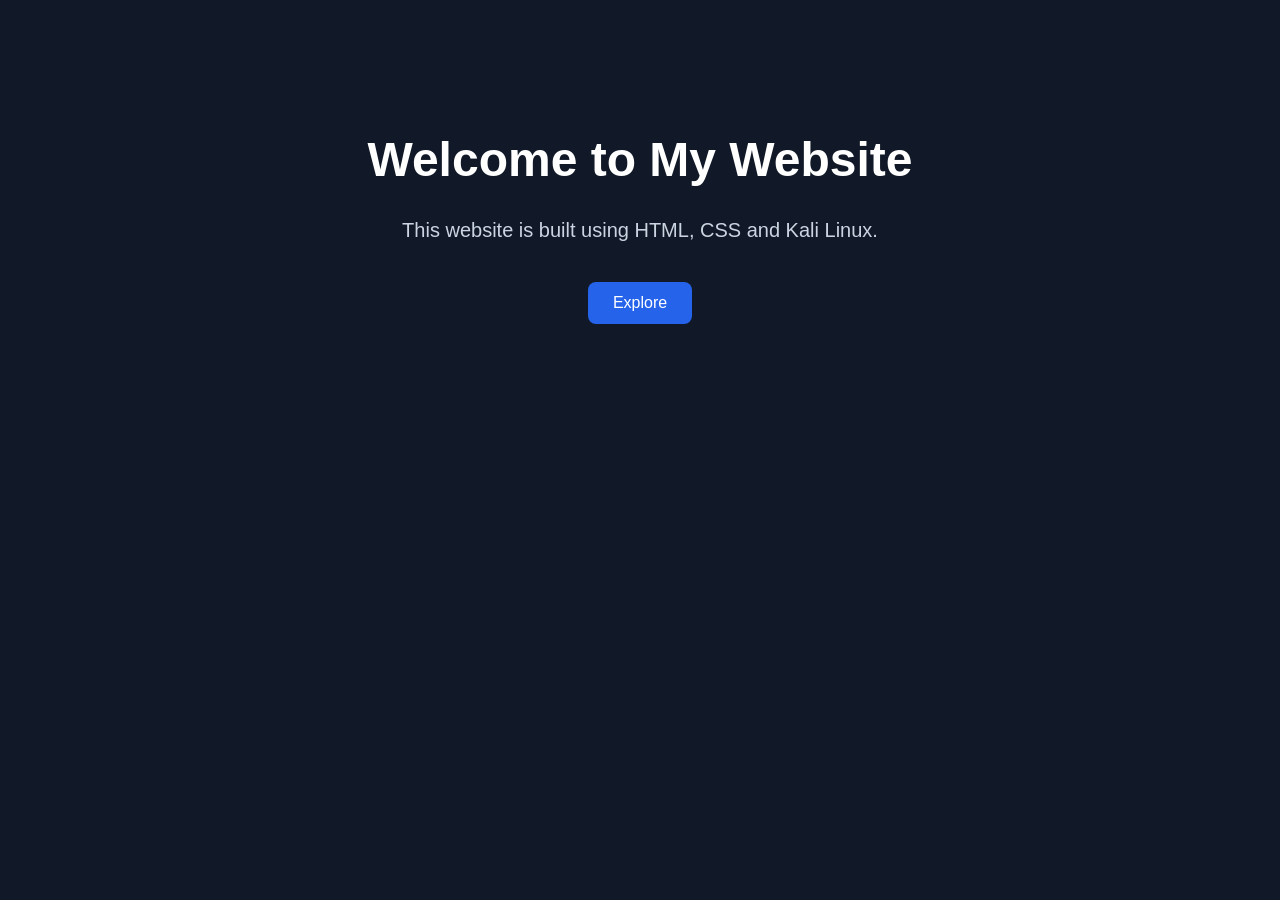
==== index.html @ e5056a39 "Initial website" ====
<!DOCTYPE html>
<html lang="en">
<head>
    <meta charset="UTF-8">
    <meta name="viewport" content="width=device-width, initial-scale=1.0">
    <title>My Website</title>

    <style>
        body {
            margin: 0;
            font-family: Arial, sans-serif;
            background: #111827;
            color: white;
            text-align: center;
        }

        .container {
            padding: 100px 20px;
        }

        h1 {
            font-size: 48px;
        }

        p {
            color: #cbd5e1;
            font-size: 20px;
        }

        .button {
            display: inline-block;
            margin-top: 20px;
            padding: 12px 25px;
            background: #2563eb;
            color: white;
            text-decoration: none;
            border-radius: 8px;
        }

        .button:hover {
            background: #1d4ed8;
        }
    </style>
</head>

<body>

    <div class="container">
        <h1>Welcome to My Website</h1>

        <p>
            This website is built using HTML, CSS and Kali Linux.
        </p>

        <a class="button" href="explore.html">Explore</a>
    </div>

</body>
</html>
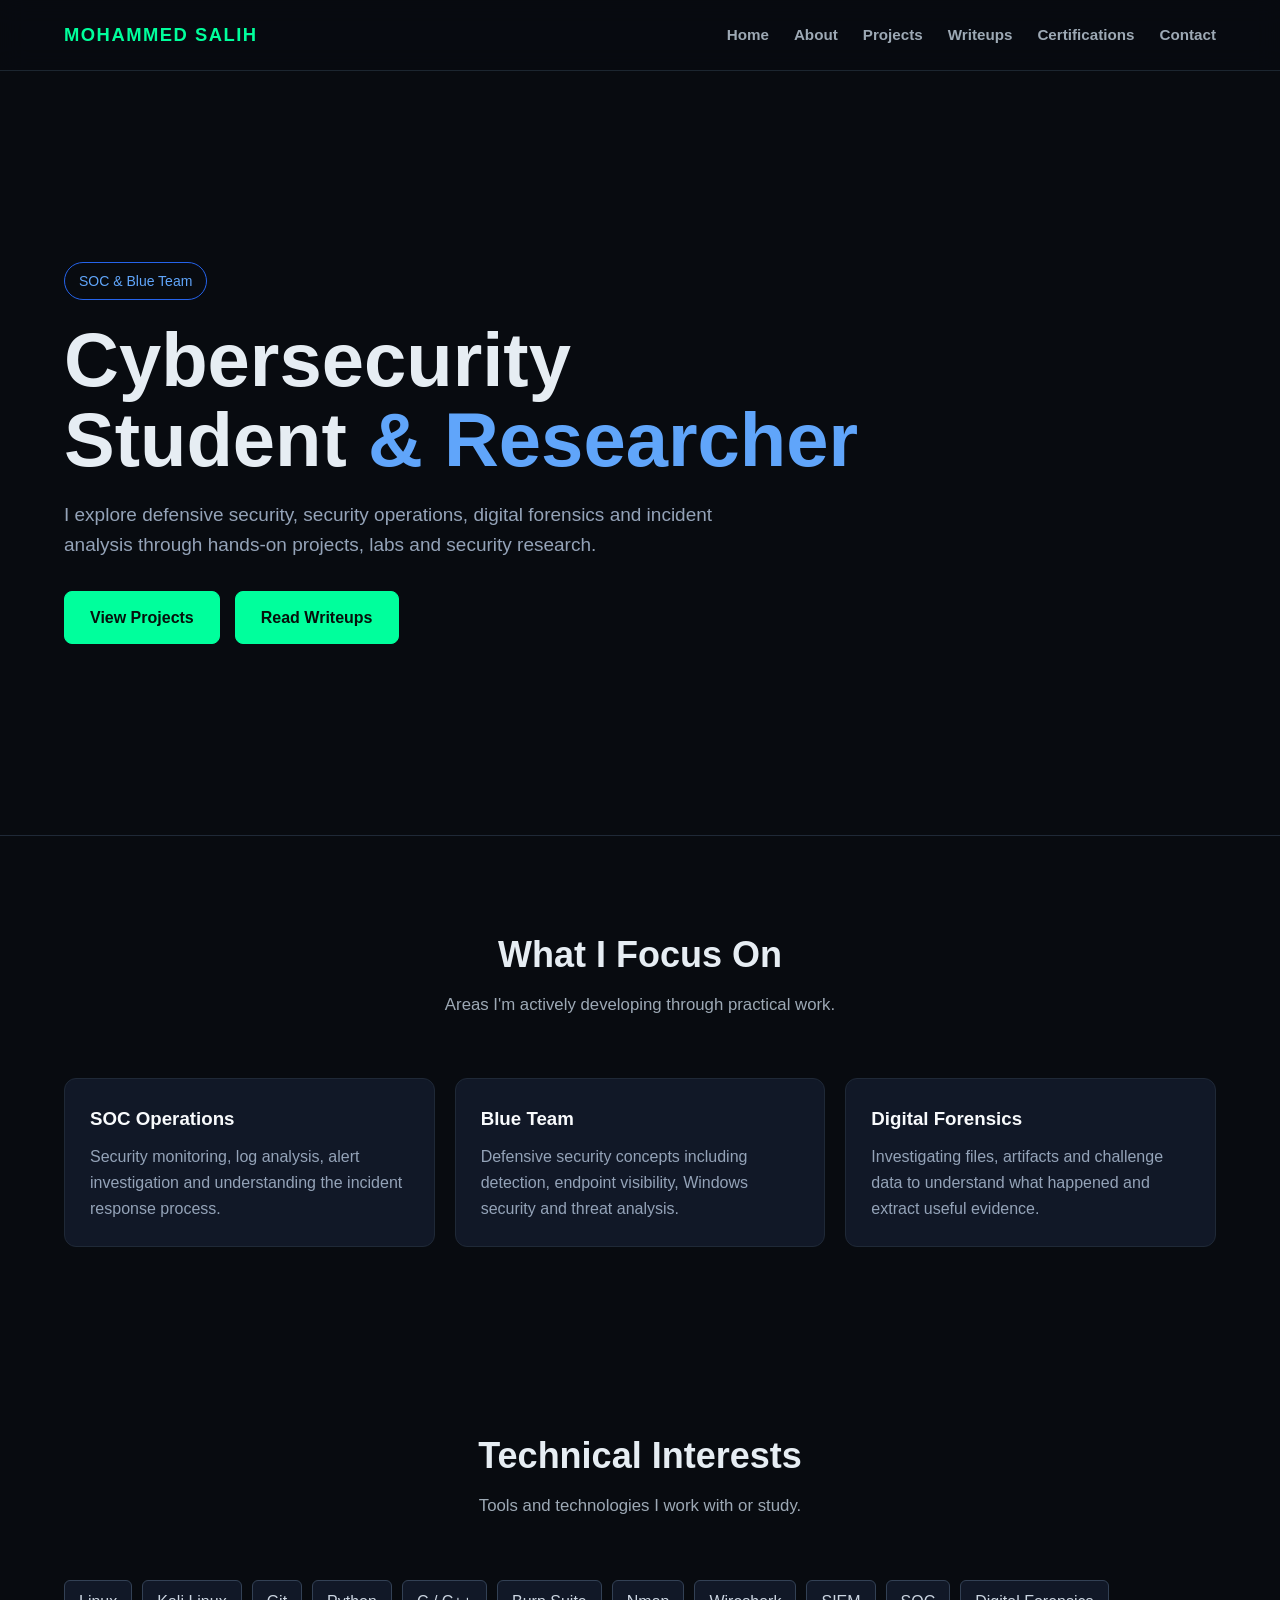
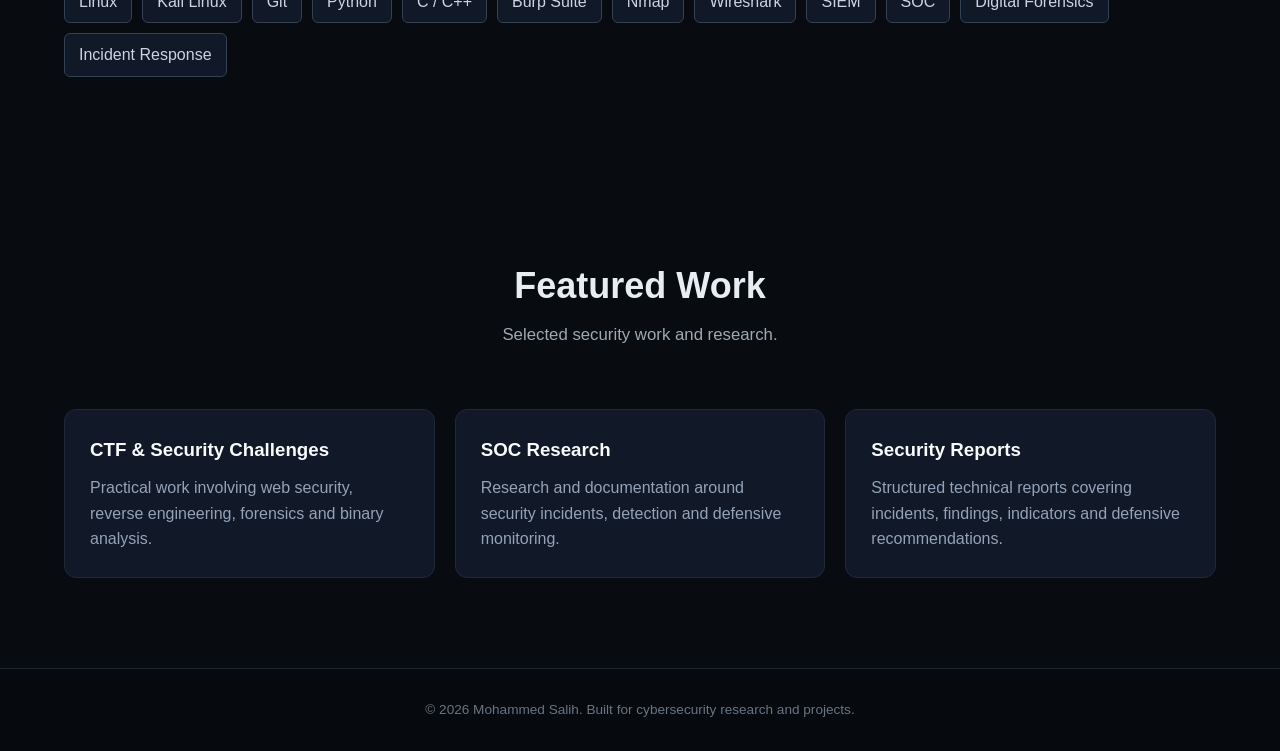
==== commit 6b5528a8: "Initial cybersecurity portfolio" ====
--- a/index.html
+++ b/index.html
@@ -3,57 +3,195 @@
 <head>
     <meta charset="UTF-8">
     <meta name="viewport" content="width=device-width, initial-scale=1.0">
-    <title>My Website</title>
 
-    <style>
-        body {
-            margin: 0;
-            font-family: Arial, sans-serif;
-            background: #111827;
-            color: white;
-            text-align: center;
-        }
+    <title>Mohammed Salih | Cybersecurity Student & Researcher</title>
 
-        .container {
-            padding: 100px 20px;
-        }
+    <meta name="description"
+          content="Cybersecurity Student & Researcher focused on SOC, Blue Team, digital forensics and security research.">
 
-        h1 {
-            font-size: 48px;
-        }
-
-        p {
-            color: #cbd5e1;
-            font-size: 20px;
-        }
-
-        .button {
-            display: inline-block;
-            margin-top: 20px;
-            padding: 12px 25px;
-            background: #2563eb;
-            color: white;
-            text-decoration: none;
-            border-radius: 8px;
-        }
-
-        .button:hover {
-            background: #1d4ed8;
-        }
-    </style>
+    <link rel="stylesheet" href="style.css">
 </head>
 
 <body>
 
+<nav class="navbar">
+    <div class="container nav-container">
+
+        <a href="index.html" class="logo">MOHAMMED SALIH</a>
+
+        <ul class="nav-links">
+            <li><a href="index.html">Home</a></li>
+            <li><a href="about.html">About</a></li>
+            <li><a href="projects.html">Projects</a></li>
+            <li><a href="writeups.html">Writeups</a></li>
+            <li><a href="certifications.html">Certifications</a></li>
+            <li><a href="contact.html">Contact</a></li>
+        </ul>
+
+    </div>
+</nav>
+
+
+<main>
+
+<section class="hero">
     <div class="container">
-        <h1>Welcome to My Website</h1>
 
+        <div class="hero-content">
+
+            <div class="tag">
+                SOC & Blue Team
+            </div>
+
+            <h1>
+                Cybersecurity Student
+                <span>& Researcher</span>
+            </h1>
+
+            <p>
+                I explore defensive security, security operations,
+                digital forensics and incident analysis through
+                hands-on projects, labs and security research.
+            </p>
+
+            <div class="buttons">
+                <a href="projects.html" class="btn btn-primary">
+                    View Projects
+                </a>
+
+                <a href="writeups.html" class="btn btn-secondary">
+                    Read Writeups
+                </a>
+            </div>
+
+        </div>
+
+    </div>
+</section>
+
+
+<section>
+    <div class="container">
+
+        <div class="section-title">
+            <h2>What I Focus On</h2>
+            <p>Areas I'm actively developing through practical work.</p>
+        </div>
+
+        <div class="grid">
+
+            <div class="card">
+                <h3>SOC Operations</h3>
+                <p>
+                    Security monitoring, log analysis,
+                    alert investigation and understanding
+                    the incident response process.
+                </p>
+            </div>
+
+            <div class="card">
+                <h3>Blue Team</h3>
+                <p>
+                    Defensive security concepts including
+                    detection, endpoint visibility,
+                    Windows security and threat analysis.
+                </p>
+            </div>
+
+            <div class="card">
+                <h3>Digital Forensics</h3>
+                <p>
+                    Investigating files, artifacts and
+                    challenge data to understand what happened
+                    and extract useful evidence.
+                </p>
+            </div>
+
+        </div>
+
+    </div>
+</section>
+
+
+<section>
+    <div class="container">
+
+        <div class="section-title">
+            <h2>Technical Interests</h2>
+            <p>Tools and technologies I work with or study.</p>
+        </div>
+
+        <div class="skills">
+            <span class="skill">Linux</span>
+            <span class="skill">Kali Linux</span>
+            <span class="skill">Git</span>
+            <span class="skill">Python</span>
+            <span class="skill">C / C++</span>
+            <span class="skill">Burp Suite</span>
+            <span class="skill">Nmap</span>
+            <span class="skill">Wireshark</span>
+            <span class="skill">SIEM</span>
+            <span class="skill">SOC</span>
+            <span class="skill">Digital Forensics</span>
+            <span class="skill">Incident Response</span>
+        </div>
+
+    </div>
+</section>
+
+
+<section>
+    <div class="container">
+
+        <div class="section-title">
+            <h2>Featured Work</h2>
+            <p>Selected security work and research.</p>
+        </div>
+
+        <div class="grid">
+
+            <div class="card">
+                <h3>CTF & Security Challenges</h3>
+                <p>
+                    Practical work involving web security,
+                    reverse engineering, forensics and
+                    binary analysis.
+                </p>
+            </div>
+
+            <div class="card">
+                <h3>SOC Research</h3>
+                <p>
+                    Research and documentation around
+                    security incidents, detection and
+                    defensive monitoring.
+                </p>
+            </div>
+
+            <div class="card">
+                <h3>Security Reports</h3>
+                <p>
+                    Structured technical reports covering
+                    incidents, findings, indicators and
+                    defensive recommendations.
+                </p>
+            </div>
+
+        </div>
+
+    </div>
+</section>
+
+</main>
+
+
+<footer>
+    <div class="container">
         <p>
-            This website is built using HTML, CSS and Kali Linux.
+            © 2026 Mohammed Salih. Built for cybersecurity research and projects.
         </p>
-
-        <a class="button" href="explore.html">Explore</a>
     </div>
+</footer>
 
 </body>
 </html>
--- a/style.css
+++ b/style.css
@@ -0,0 +1,2049 @@
+* {
+    margin: 0;
+    padding: 0;
+    box-sizing: border-box;
+}
+
+html {
+    scroll-behavior: smooth;
+}
+
+body {
+    font-family: Arial, Helvetica, sans-serif;
+    background: #0a0f1a;
+    color: #e5e7eb;
+    line-height: 1.6;
+}
+
+a {
+    color: inherit;
+    text-decoration: none;
+}
+
+.container {
+    width: min(1100px, 90%);
+    margin: auto;
+}
+
+/* Navigation */
+
+.navbar {
+    position: sticky;
+    top: 0;
+    z-index: 1000;
+    background: rgba(10, 15, 26, 0.95);
+    border-bottom: 1px solid #1f2937;
+    backdrop-filter: blur(10px);
+}
+
+.nav-container {
+    min-height: 70px;
+    display: flex;
+    align-items: center;
+    justify-content: space-between;
+}
+
+.logo {
+    font-size: 22px;
+    font-weight: 700;
+    color: #60a5fa;
+}
+
+.nav-links {
+    display: flex;
+    gap: 24px;
+    list-style: none;
+}
+
+.nav-links a {
+    color: #cbd5e1;
+    transition: 0.2s;
+}
+
+.nav-links a:hover {
+    color: #60a5fa;
+}
+
+/* Hero */
+
+.hero {
+    min-height: 85vh;
+    display: flex;
+    align-items: center;
+    border-bottom: 1px solid #1f2937;
+}
+
+.hero-content {
+    max-width: 800px;
+}
+
+.tag {
+    display: inline-block;
+    margin-bottom: 20px;
+    padding: 7px 14px;
+    border: 1px solid #2563eb;
+    border-radius: 999px;
+    color: #60a5fa;
+    font-size: 14px;
+}
+
+.hero h1 {
+    font-size: clamp(42px, 7vw, 76px);
+    line-height: 1.05;
+    margin-bottom: 20px;
+}
+
+.hero h1 span {
+    color: #60a5fa;
+}
+
+.hero p {
+    max-width: 680px;
+    color: #94a3b8;
+    font-size: 19px;
+}
+
+.buttons {
+    display: flex;
+    gap: 15px;
+    margin-top: 30px;
+    flex-wrap: wrap;
+}
+
+.btn {
+    padding: 12px 22px;
+    border-radius: 7px;
+    font-weight: 600;
+    transition: 0.2s;
+}
+
+.btn-primary {
+    background: #2563eb;
+    color: white;
+}
+
+.btn-primary:hover {
+    background: #1d4ed8;
+}
+
+.btn-secondary {
+    border: 1px solid #334155;
+    color: #cbd5e1;
+}
+
+.btn-secondary:hover {
+    border-color: #60a5fa;
+    color: #60a5fa;
+}
+
+/* Sections */
+
+section {
+    padding: 90px 0;
+}
+
+.section-title {
+    margin-bottom: 40px;
+}
+
+.section-title h2 {
+    font-size: 36px;
+    margin-bottom: 8px;
+}
+
+.section-title p {
+    color: #64748b;
+}
+
+/* Cards */
+
+.grid {
+    display: grid;
+    grid-template-columns: repeat(3, 1fr);
+    gap: 20px;
+}
+
+.card {
+    padding: 25px;
+    background: #111827;
+    border: 1px solid #1f2937;
+    border-radius: 12px;
+    transition: 0.2s;
+}
+
+.card:hover {
+    transform: translateY(-4px);
+    border-color: #2563eb;
+}
+
+.card h3 {
+    margin-bottom: 10px;
+    color: #f8fafc;
+}
+
+.card p {
+    color: #94a3b8;
+}
+
+/* Skills */
+
+.skills {
+    display: flex;
+    flex-wrap: wrap;
+    gap: 10px;
+}
+
+.skill {
+    padding: 8px 14px;
+    background: #111827;
+    border: 1px solid #334155;
+    border-radius: 6px;
+    color: #cbd5e1;
+}
+
+/* Footer */
+
+footer {
+    padding: 30px 0;
+    border-top: 1px solid #1f2937;
+    color: #64748b;
+    text-align: center;
+}
+
+/* Responsive */
+
+@media (max-width: 800px) {
+    .nav-container {
+        flex-direction: column;
+        padding: 18px 0;
+        gap: 15px;
+    }
+
+    .nav-links {
+        gap: 12px;
+        flex-wrap: wrap;
+        justify-content: center;
+    }
+
+    .grid {
+        grid-template-columns: 1fr;
+    }
+
+    .hero {
+        min-height: 75vh;
+    }
+}
+/* ==============================
+   CERTIFICATION BOXES
+================================ */
+
+.cert-box-grid {
+    display: grid;
+    grid-template-columns: repeat(2, 1fr);
+    gap: 22px;
+}
+
+.certificate-box {
+    display: flex;
+    gap: 22px;
+    align-items: flex-start;
+
+    padding: 28px;
+
+    background: #101820;
+    border: 1px solid #202c36;
+    border-radius: 12px;
+
+    cursor: pointer;
+
+    transition: 0.25s ease;
+}
+
+.certificate-box:hover {
+    transform: translateY(-5px);
+    border-color: #00ff9c;
+
+    box-shadow:
+        0 12px 35px rgba(0, 0, 0, 0.35);
+}
+
+.certificate-icon {
+    min-width: 55px;
+    height: 55px;
+
+    display: flex;
+    align-items: center;
+    justify-content: center;
+
+    background: #0a1411;
+
+    border: 1px solid #00ff9c;
+    border-radius: 10px;
+
+    font-size: 1.5rem;
+}
+
+.certificate-category {
+    color: #00ff9c;
+
+    font-size: 0.7rem;
+    font-weight: 800;
+
+    letter-spacing: 1.5px;
+}
+
+.certificate-box h3 {
+    margin: 7px 0;
+
+    color: #ffffff;
+    font-size: 1.15rem;
+}
+
+.certificate-box p {
+    color: #8d9aa5;
+    font-size: 0.9rem;
+}
+
+.view-details {
+    display: inline-block;
+
+    margin-top: 12px;
+
+    color: #00ff9c;
+
+    font-size: 0.85rem;
+    font-weight: 700;
+}
+
+
+/* ==============================
+   CERTIFICATE MODAL
+================================ */
+
+.certificate-modal {
+    position: fixed;
+
+    inset: 0;
+
+    z-index: 2000;
+
+    display: none;
+
+    align-items: center;
+    justify-content: center;
+
+    padding: 20px;
+
+    background: rgba(0, 0, 0, 0.78);
+
+    backdrop-filter: blur(8px);
+}
+
+.certificate-modal.show {
+    display: flex;
+}
+
+.certificate-modal-content {
+    position: relative;
+
+    width: min(700px, 95%);
+
+    max-height: 85vh;
+
+    overflow-y: auto;
+
+    padding: 40px;
+
+    background: #101820;
+
+    border: 1px solid #00ff9c;
+    border-radius: 14px;
+
+    box-shadow:
+        0 25px 80px rgba(0, 0, 0, 0.5);
+
+    animation: modalOpen 0.2s ease;
+}
+
+@keyframes modalOpen {
+
+    from {
+        opacity: 0;
+        transform: scale(0.95);
+    }
+
+    to {
+        opacity: 1;
+        transform: scale(1);
+    }
+
+}
+
+.close-button {
+    position: absolute;
+
+    top: 15px;
+    right: 18px;
+
+    width: 35px;
+    height: 35px;
+
+    border: 1px solid #35434e;
+    border-radius: 50%;
+
+    background: transparent;
+
+    color: #ffffff;
+
+    font-size: 1.5rem;
+
+    cursor: pointer;
+}
+
+.close-button:hover {
+    background: #00ff9c;
+    color: #07100c;
+}
+
+.certificate-modal-content h2 {
+    margin-bottom: 8px;
+
+    color: #ffffff;
+}
+
+.modal-issuer {
+    color: #00ff9c !important;
+
+    font-weight: 700;
+
+    margin-bottom: 20px;
+}
+
+.certificate-modal-content p {
+    color: #aebbc6;
+    margin-bottom: 15px;
+}
+
+.certificate-modal-content h4 {
+    margin-top: 25px;
+    margin-bottom: 10px;
+
+    color: #ffffff;
+}
+
+.certificate-modal-content ul {
+    padding-left: 20px;
+
+    color: #aebbc6;
+}
+
+.modal-date {
+    margin-top: 25px;
+
+    color: #71808d !important;
+    font-size: 0.85rem;
+}
+
+.verify-button {
+    display: inline-block;
+
+    margin-top: 15px;
+    padding: 10px 18px;
+
+    border: 1px solid #00ff9c;
+    border-radius: 6px;
+
+    color: #00ff9c;
+    font-weight: 700;
+}
+
+.verify-button:hover {
+    background: #00ff9c;
+    color: #07100c;
+}
+
+
+/* ==============================
+   MOBILE
+================================ */
+
+@media (max-width: 700px) {
+
+    .cert-box-grid {
+        grid-template-columns: 1fr;
+    }
+
+    .certificate-box {
+        padding: 22px;
+    }
+
+    .certificate-modal-content {
+        padding: 30px 22px;
+    }
+
+}
+/* ==============================
+   PROJECTS
+================================ */
+
+.project-grid {
+    display: grid;
+    grid-template-columns: repeat(2, 1fr);
+    gap: 24px;
+}
+
+.project-card {
+    padding: 30px;
+
+    background: #101820;
+    border: 1px solid #202c36;
+    border-radius: 12px;
+
+    transition: 0.25s ease;
+}
+
+.project-card:hover {
+    transform: translateY(-5px);
+    border-color: #00ff9c;
+    box-shadow: 0 12px 35px rgba(0, 0, 0, 0.3);
+}
+
+.project-category {
+    display: inline-block;
+
+    margin-bottom: 15px;
+
+    color: #00ff9c;
+
+    font-size: 0.7rem;
+    font-weight: 800;
+    letter-spacing: 1.5px;
+}
+
+.project-card h3 {
+    margin-bottom: 12px;
+
+    color: #ffffff;
+    font-size: 1.3rem;
+}
+
+.project-card p {
+    color: #9eabb6;
+}
+
+.project-tags {
+    display: flex;
+    flex-wrap: wrap;
+    gap: 8px;
+
+    margin-top: 22px;
+}
+
+.project-tags span {
+    padding: 5px 9px;
+
+    background: #0a1117;
+    border: 1px solid #26343f;
+    border-radius: 5px;
+
+    color: #8fa0ad;
+
+    font-size: 0.75rem;
+}
+
+@media (max-width: 700px) {
+
+    .project-grid {
+        grid-template-columns: 1fr;
+    }
+
+}
+```css
+/* =========================================
+   MOHAMMED SALIH - CYBERSECURITY PORTFOLIO
+   Main Stylesheet
+   ========================================= */
+
+
+/* =========================================
+   RESET
+   ========================================= */
+
+* {
+    margin: 0;
+    padding: 0;
+    box-sizing: border-box;
+}
+
+html {
+    scroll-behavior: smooth;
+}
+
+body {
+    font-family: Arial, Helvetica, sans-serif;
+    background: #080b10;
+    color: #e6edf3;
+    line-height: 1.6;
+}
+
+a {
+    color: inherit;
+    text-decoration: none;
+}
+
+img {
+    max-width: 100%;
+    display: block;
+}
+
+
+/* =========================================
+   GLOBAL CONTAINER
+   ========================================= */
+
+.container {
+    width: 90%;
+    max-width: 1200px;
+    margin: 0 auto;
+}
+
+
+/* =========================================
+   NAVIGATION
+   ========================================= */
+
+.navbar {
+    position: sticky;
+    top: 0;
+    z-index: 1000;
+
+    background: rgba(8, 11, 16, 0.94);
+    border-bottom: 1px solid #1c2630;
+
+    backdrop-filter: blur(12px);
+}
+
+.nav-container {
+    min-height: 70px;
+
+    display: flex;
+    align-items: center;
+    justify-content: space-between;
+
+    gap: 30px;
+}
+
+.logo {
+    font-size: 1.15rem;
+    font-weight: 800;
+    letter-spacing: 1.5px;
+
+    color: #00ff9c;
+
+    white-space: nowrap;
+}
+
+.nav-links {
+    list-style: none;
+
+    display: flex;
+    align-items: center;
+
+    gap: 25px;
+}
+
+.nav-links a {
+    position: relative;
+
+    color: #9da9b5;
+
+    font-size: 0.95rem;
+    font-weight: 600;
+
+    transition: color 0.25s ease;
+}
+
+.nav-links a:hover,
+.nav-links a.active {
+    color: #00ff9c;
+}
+
+.nav-links a::after {
+    content: "";
+
+    position: absolute;
+
+    left: 0;
+    bottom: -7px;
+
+    width: 0;
+    height: 2px;
+
+    background: #00ff9c;
+
+    transition: width 0.25s ease;
+}
+
+.nav-links a:hover::after,
+.nav-links a.active::after {
+    width: 100%;
+}
+
+
+/* =========================================
+   MAIN CONTACT SECTION
+   ========================================= */
+
+.contact-section {
+    min-height: calc(100vh - 70px);
+
+    padding: 90px 0 100px;
+
+    background:
+        radial-gradient(
+            circle at 50% 0%,
+            rgba(0, 255, 156, 0.08),
+            transparent 35%
+        );
+}
+
+
+/* =========================================
+   SECTION TITLE
+   ========================================= */
+
+.section-title {
+    max-width: 750px;
+
+    margin: 0 auto 60px;
+
+    text-align: center;
+}
+
+.section-tag {
+    display: inline-block;
+
+    margin-bottom: 12px;
+
+    color: #00ff9c;
+
+    font-size: 0.75rem;
+    font-weight: 800;
+
+    letter-spacing: 3px;
+}
+
+.section-title h1 {
+    margin-bottom: 18px;
+
+    font-size: clamp(2.2rem, 5vw, 4rem);
+
+    line-height: 1.1;
+
+    color: #ffffff;
+}
+
+.section-title p {
+    color: #9da9b5;
+
+    font-size: 1.05rem;
+
+    max-width: 650px;
+
+    margin: 0 auto;
+}
+
+
+/* =========================================
+   CONTACT GRID
+   ========================================= */
+
+.contact-grid {
+    display: grid;
+
+    grid-template-columns:
+        repeat(3, minmax(0, 1fr));
+
+    gap: 22px;
+}
+
+
+/* =========================================
+   CONTACT CARD
+   ========================================= */
+
+.contact-card {
+    position: relative;
+
+    padding: 30px;
+
+    min-height: 280px;
+
+    background: #0d1218;
+
+    border: 1px solid #1c2630;
+
+    border-radius: 14px;
+
+    overflow: hidden;
+
+    transition:
+        transform 0.25s ease,
+        border-color 0.25s ease,
+        box-shadow 0.25s ease;
+}
+
+.contact-card::before {
+    content: "";
+
+    position: absolute;
+
+    top: 0;
+    left: 0;
+
+    width: 100%;
+    height: 2px;
+
+    background: #00ff9c;
+
+    transform: scaleX(0);
+
+    transform-origin: left;
+
+    transition: transform 0.3s ease;
+}
+
+.contact-card:hover {
+    transform: translateY(-7px);
+
+    border-color: #00ff9c;
+
+    box-shadow:
+        0 15px 40px rgba(0, 0, 0, 0.35);
+}
+
+.contact-card:hover::before {
+    transform: scaleX(1);
+}
+
+
+/* =========================================
+   CONTACT ICON
+   ========================================= */
+
+.contact-icon {
+    width: 48px;
+    height: 48px;
+
+    display: flex;
+    align-items: center;
+    justify-content: center;
+
+    margin-bottom: 22px;
+
+    background: rgba(0, 255, 156, 0.08);
+
+    border: 1px solid rgba(0, 255, 156, 0.25);
+
+    border-radius: 10px;
+
+    color: #00ff9c;
+
+    font-size: 1.1rem;
+    font-weight: 800;
+}
+
+
+/* =========================================
+   CARD TEXT
+   ========================================= */
+
+.contact-label {
+    display: block;
+
+    margin-bottom: 7px;
+
+    color: #00ff9c;
+
+    font-size: 0.7rem;
+    font-weight: 800;
+
+    letter-spacing: 2px;
+}
+
+.contact-card h2 {
+    margin-bottom: 14px;
+
+    color: #ffffff;
+
+    font-size: 1.35rem;
+}
+
+.contact-card p {
+    margin-bottom: 12px;
+
+    color: #9da9b5;
+
+    font-size: 0.95rem;
+}
+
+.contact-card strong {
+    color: #dbe4ec;
+}
+
+
+/* =========================================
+   CONTACT LINKS
+   ========================================= */
+
+.contact-link {
+    display: inline-block;
+
+    margin-top: 8px;
+
+    color: #00ff9c;
+
+    font-size: 0.9rem;
+    font-weight: 600;
+
+    word-break: break-word;
+
+    transition: color 0.2s ease;
+}
+
+.contact-link:hover {
+    color: #ffffff;
+}
+
+
+/* =========================================
+   CONTACT CTA
+   ========================================= */
+
+.contact-cta {
+    margin-top: 50px;
+
+    padding: 50px 30px;
+
+    text-align: center;
+
+    background:
+        linear-gradient(
+            135deg,
+            #0d1218,
+            #101820
+        );
+
+    border: 1px solid #1c2630;
+
+    border-radius: 16px;
+}
+
+.contact-cta h2 {
+    margin-bottom: 12px;
+
+    color: #ffffff;
+
+    font-size: 2rem;
+}
+
+.contact-cta p {
+    max-width: 650px;
+
+    margin: 0 auto 25px;
+
+    color: #9da9b5;
+}
+
+
+/* =========================================
+   BUTTON
+   ========================================= */
+
+.btn {
+    display: inline-flex;
+
+    align-items: center;
+    justify-content: center;
+
+    padding: 13px 25px;
+
+    background: #00ff9c;
+
+    border: 1px solid #00ff9c;
+
+    border-radius: 8px;
+
+    color: #06100b;
+
+    font-weight: 800;
+
+    transition:
+        transform 0.2s ease,
+        background 0.2s ease,
+        color 0.2s ease;
+}
+
+.btn:hover {
+    transform: translateY(-2px);
+
+    background: transparent;
+
+    color: #00ff9c;
+}
+
+
+/* =========================================
+   FOOTER
+   ========================================= */
+
+footer {
+    padding: 30px 0;
+
+    border-top: 1px solid #1c2630;
+
+    background: #06090d;
+
+    text-align: center;
+}
+
+footer p {
+    color: #687582;
+
+    font-size: 0.85rem;
+}
+
+
+/* =========================================
+   SELECTION
+   ========================================= */
+
+::selection {
+    background: #00ff9c;
+    color: #06100b;
+}
+
+
+/* =========================================
+   SCROLLBAR
+   ========================================= */
+
+::-webkit-scrollbar {
+    width: 9px;
+}
+
+::-webkit-scrollbar-track {
+    background: #080b10;
+}
+
+::-webkit-scrollbar-thumb {
+    background: #26333d;
+
+    border-radius: 10px;
+}
+
+::-webkit-scrollbar-thumb:hover {
+    background: #00ff9c;
+}
+
+
+/* =========================================
+   RESPONSIVE - TABLET
+   ========================================= */
+
+@media (max-width: 950px) {
+
+    .nav-container {
+        flex-direction: column;
+
+        padding: 18px 0;
+    }
+
+    .nav-links {
+        flex-wrap: wrap;
+
+        justify-content: center;
+
+        gap: 15px 20px;
+    }
+
+    .contact-grid {
+        grid-template-columns:
+            repeat(2, minmax(0, 1fr));
+    }
+}
+
+
+/* =========================================
+   RESPONSIVE - MOBILE
+   ========================================= */
+
+@media (max-width: 650px) {
+
+    .container {
+        width: 92%;
+    }
+
+    .contact-section {
+        padding: 60px 0 70px;
+    }
+
+    .section-title {
+        margin-bottom: 40px;
+    }
+
+    .section-title h1 {
+        font-size: 2.3rem;
+    }
+
+    .section-title p {
+        font-size: 0.95rem;
+    }
+
+    .nav-container {
+        gap: 18px;
+    }
+
+    .logo {
+        font-size: 1rem;
+    }
+
+    .nav-links {
+        gap: 12px 16px;
+    }
+
+    .nav-links a {
+        font-size: 0.82rem;
+    }
+
+    .contact-grid {
+        grid-template-columns: 1fr;
+    }
+
+    .contact-card {
+        min-height: auto;
+
+        padding: 25px;
+    }
+
+    .contact-cta {
+        padding: 35px 22px;
+    }
+
+    .contact-cta h2 {
+        font-size: 1.6rem;
+    }
+}
+
+
+/* =========================================
+   VERY SMALL DEVICES
+   ========================================= */
+
+@media (max-width: 380px) {
+
+    .nav-links {
+        gap: 10px;
+    }
+
+    .nav-links a {
+        font-size: 0.75rem;
+    }
+
+    .section-title h1 {
+        font-size: 2rem;
+    }
+
+    .contact-card {
+        padding: 22px;
+    }
+}
+```
+```css
+/* =========================================
+   WRITEUPS PAGE
+   ========================================= */
+
+.writeups-section {
+    min-height: calc(100vh - 70px);
+    padding: 90px 0 100px;
+
+    background:
+        radial-gradient(
+            circle at 50% 0%,
+            rgba(0, 255, 156, 0.08),
+            transparent 35%
+        );
+}
+
+
+/* =========================================
+   WRITEUPS GRID
+   ========================================= */
+
+.writeups-grid {
+    display: grid;
+
+    grid-template-columns:
+        repeat(2, minmax(0, 1fr));
+
+    gap: 25px;
+
+    align-items: start;
+}
+
+
+/* =========================================
+   WRITEUP CARD
+   ========================================= */
+
+.writeup-card {
+    position: relative;
+
+    background: #0d1218;
+
+    border: 1px solid #1c2630;
+
+    border-radius: 16px;
+
+    padding: 30px;
+
+    overflow: hidden;
+
+    transition:
+        transform 0.25s ease,
+        border-color 0.25s ease,
+        box-shadow 0.25s ease;
+}
+
+.writeup-card::before {
+    content: "";
+
+    position: absolute;
+
+    top: 0;
+    left: 0;
+
+    width: 100%;
+    height: 2px;
+
+    background: #00ff9c;
+
+    transform: scaleX(0);
+
+    transform-origin: left;
+
+    transition: transform 0.3s ease;
+}
+
+.writeup-card:hover {
+    transform: translateY(-6px);
+
+    border-color: #00ff9c;
+
+    box-shadow:
+        0 20px 45px rgba(0, 0, 0, 0.35);
+}
+
+.writeup-card:hover::before {
+    transform: scaleX(1);
+}
+
+
+/* =========================================
+   WRITEUP HEADER
+   ========================================= */
+
+.writeup-card-header {
+    display: flex;
+
+    align-items: center;
+    justify-content: space-between;
+
+    margin-bottom: 18px;
+}
+
+.writeup-category {
+    color: #00ff9c;
+
+    font-size: 0.7rem;
+    font-weight: 800;
+
+    letter-spacing: 2px;
+}
+
+.writeup-number {
+    color: #46535f;
+
+    font-family: monospace;
+
+    font-size: 0.9rem;
+}
+
+
+/* =========================================
+   WRITEUP TITLE
+   ========================================= */
+
+.writeup-card h2 {
+    margin-bottom: 15px;
+
+    color: #ffffff;
+
+    font-size: 1.55rem;
+
+    line-height: 1.3;
+}
+
+.writeup-card > p {
+    margin-bottom: 20px;
+
+    color: #9da9b5;
+
+    font-size: 0.95rem;
+}
+
+
+/* =========================================
+   WRITEUP TAGS
+   ========================================= */
+
+.writeup-tags {
+    display: flex;
+
+    flex-wrap: wrap;
+
+    gap: 8px;
+
+    margin-bottom: 25px;
+}
+
+.writeup-tags span {
+    padding: 5px 9px;
+
+    background: rgba(0, 255, 156, 0.06);
+
+    border: 1px solid rgba(0, 255, 156, 0.18);
+
+    border-radius: 5px;
+
+    color: #9da9b5;
+
+    font-family: monospace;
+
+    font-size: 0.72rem;
+}
+
+
+/* =========================================
+   DETAILS / SUMMARY
+   ========================================= */
+
+.writeup-details {
+    border-top: 1px solid #1c2630;
+
+    padding-top: 18px;
+}
+
+.writeup-details summary {
+    cursor: pointer;
+
+    color: #00ff9c;
+
+    font-size: 0.9rem;
+    font-weight: 700;
+
+    list-style: none;
+
+    transition: color 0.2s ease;
+}
+
+.writeup-details summary::-webkit-details-marker {
+    display: none;
+}
+
+.writeup-details summary::before {
+    content: "+";
+
+    display: inline-block;
+
+    margin-right: 8px;
+
+    font-size: 1.1rem;
+
+    transition: transform 0.2s ease;
+}
+
+.writeup-details[open] summary::before {
+    transform: rotate(45deg);
+}
+
+.writeup-details summary:hover {
+    color: #ffffff;
+}
+
+
+/* =========================================
+   WRITEUP CONTENT
+   ========================================= */
+
+.writeup-content {
+    margin-top: 30px;
+
+    padding-top: 10px;
+
+    border-top: 1px solid #151e26;
+}
+
+.writeup-content h3 {
+    margin: 30px 0 12px;
+
+    color: #ffffff;
+
+    font-size: 1.15rem;
+}
+
+.writeup-content h3:first-child {
+    margin-top: 0;
+}
+
+.writeup-content p {
+    margin-bottom: 15px;
+
+    color: #9da9b5;
+
+    font-size: 0.92rem;
+
+    line-height: 1.75;
+}
+
+.writeup-content strong {
+    color: #dbe4ec;
+}
+
+.writeup-content code {
+    padding: 2px 5px;
+
+    background: #080b10;
+
+    border-radius: 4px;
+
+    color: #00ff9c;
+
+    font-family: "Courier New", monospace;
+
+    font-size: 0.85em;
+}
+
+
+/* =========================================
+   CODE BLOCKS
+   ========================================= */
+
+.writeup-content pre {
+    margin: 18px 0;
+
+    padding: 18px;
+
+    overflow-x: auto;
+
+    background: #070a0e;
+
+    border: 1px solid #1c2630;
+
+    border-radius: 8px;
+
+    line-height: 1.6;
+}
+
+.writeup-content pre code {
+    padding: 0;
+
+    background: transparent;
+
+    color: #c9d1d9;
+
+    font-family:
+        "Courier New",
+        Consolas,
+        monospace;
+
+    font-size: 0.82rem;
+}
+
+
+/* =========================================
+   WRITEUP LIST
+   ========================================= */
+
+.writeup-content ul {
+    padding-left: 22px;
+
+    color: #9da9b5;
+}
+
+.writeup-content li {
+    margin-bottom: 10px;
+
+    padding-left: 5px;
+
+    font-size: 0.92rem;
+}
+
+
+/* =========================================
+   FLAG BOX
+   ========================================= */
+
+.flag-box {
+    margin: 30px 0;
+
+    padding: 22px;
+
+    background:
+        linear-gradient(
+            135deg,
+            rgba(0, 255, 156, 0.08),
+            rgba(0, 255, 156, 0.02)
+        );
+
+    border: 1px solid rgba(0, 255, 156, 0.35);
+
+    border-radius: 10px;
+
+    text-align: center;
+}
+
+.flag-box span {
+    display: block;
+
+    margin-bottom: 10px;
+
+    color: #00ff9c;
+
+    font-size: 0.68rem;
+    font-weight: 800;
+
+    letter-spacing: 2px;
+}
+
+.flag-box code {
+    display: block;
+
+    color: #ffffff;
+
+    background: transparent;
+
+    font-size: 0.95rem;
+
+    word-break: break-all;
+}
+
+
+/* =========================================
+   TABLE
+   ========================================= */
+
+.table-wrapper {
+    width: 100%;
+
+    overflow-x: auto;
+
+    margin: 20px 0;
+}
+
+.writeup-table {
+    width: 100%;
+
+    border-collapse: collapse;
+
+    min-width: 500px;
+
+    font-size: 0.85rem;
+}
+
+.writeup-table th,
+.writeup-table td {
+    padding: 12px 14px;
+
+    border: 1px solid #1c2630;
+
+    text-align: left;
+}
+
+.writeup-table th {
+    background: #111820;
+
+    color: #00ff9c;
+
+    font-size: 0.75rem;
+
+    letter-spacing: 1px;
+}
+
+.writeup-table td {
+    color: #9da9b5;
+}
+
+.writeup-table tr:hover td {
+    background: rgba(0, 255, 156, 0.025);
+}
+
+
+/* =========================================
+   SKILLS DEMONSTRATED
+   ========================================= */
+
+.skills-demonstrated {
+    margin-top: 80px;
+
+    padding: 45px 35px;
+
+    text-align: center;
+
+    background: #0d1218;
+
+    border: 1px solid #1c2630;
+
+    border-radius: 16px;
+}
+
+.skills-demonstrated h2 {
+    margin: 10px 0 25px;
+
+    color: #ffffff;
+
+    font-size: 1.8rem;
+}
+
+.skill-pills {
+    display: flex;
+
+    flex-wrap: wrap;
+
+    justify-content: center;
+
+    gap: 10px;
+}
+
+.skill-pills span {
+    padding: 8px 13px;
+
+    background: #080b10;
+
+    border: 1px solid #26333d;
+
+    border-radius: 6px;
+
+    color: #9da9b5;
+
+    font-family: monospace;
+
+    font-size: 0.78rem;
+
+    transition:
+        border-color 0.2s ease,
+        color 0.2s ease;
+}
+
+.skill-pills span:hover {
+    border-color: #00ff9c;
+
+    color: #00ff9c;
+}
+
+```css
+/* =========================================
+   CTF WRITEUPS PAGE
+   ========================================= */
+
+.writeups-page {
+    padding: 90px 0 100px;
+
+    background:
+        radial-gradient(
+            circle at 50% 0%,
+            rgba(0, 255, 156, 0.08),
+            transparent 35%
+        );
+}
+
+.writeups-header {
+    max-width: 800px;
+
+    margin: 0 auto 70px;
+
+    text-align: center;
+}
+
+.writeups-header h1 {
+    margin: 10px 0 18px;
+
+    color: #ffffff;
+
+    font-size: clamp(2.3rem, 5vw, 4rem);
+}
+
+.writeups-header p {
+    color: #9da9b5;
+
+    font-size: 1rem;
+
+    line-height: 1.8;
+}
+
+
+/* =========================================
+   FULL WRITEUP
+   ========================================= */
+
+.full-writeup {
+    margin-bottom: 50px;
+
+    padding: 40px;
+
+    background: #0d1218;
+
+    border: 1px solid #1c2630;
+
+    border-radius: 16px;
+
+    overflow: hidden;
+}
+
+.writeup-top {
+    display: flex;
+
+    align-items: flex-start;
+    justify-content: space-between;
+
+    gap: 20px;
+
+    padding-bottom: 30px;
+
+    border-bottom: 1px solid #1c2630;
+}
+
+.writeup-category {
+    color: #00ff9c;
+
+    font-size: 0.7rem;
+    font-weight: 800;
+
+    letter-spacing: 2px;
+}
+
+.writeup-top h2 {
+    margin-top: 10px;
+
+    color: #ffffff;
+
+    font-size: clamp(1.6rem, 3vw, 2.3rem);
+}
+
+.writeup-id {
+    color: #3d4a55;
+
+    font-family: monospace;
+
+    font-size: 1.2rem;
+    font-weight: bold;
+}
+
+
+/* =========================================
+   WRITEUP BLOCK
+   ========================================= */
+
+.writeup-block {
+    padding: 35px 0;
+
+    border-bottom: 1px solid #151e26;
+}
+
+.writeup-block:last-child {
+    border-bottom: none;
+}
+
+.writeup-block h3 {
+    margin-bottom: 15px;
+
+    color: #ffffff;
+
+    font-size: 1.25rem;
+}
+
+.writeup-block p {
+    margin-bottom: 15px;
+
+    color: #9da9b5;
+
+    line-height: 1.8;
+}
+
+.writeup-block strong {
+    color: #dbe4ec;
+}
+
+.writeup-block code {
+    padding: 2px 6px;
+
+    background: #070a0e;
+
+    border-radius: 4px;
+
+    color: #00ff9c;
+
+    font-family: "Courier New", monospace;
+}
+
+
+/* =========================================
+   CODE
+   ========================================= */
+
+.writeup-block pre {
+    margin: 20px 0;
+
+    padding: 20px;
+
+    overflow-x: auto;
+
+    background: #070a0e;
+
+    border: 1px solid #1c2630;
+
+    border-radius: 8px;
+}
+
+.writeup-block pre code {
+    padding: 0;
+
+    background: transparent;
+
+    color: #c9d1d9;
+
+    font-family:
+        "Courier New",
+        Consolas,
+        monospace;
+
+    font-size: 0.84rem;
+
+    line-height: 1.7;
+}
+
+
+/* =========================================
+   FLAG
+   ========================================= */
+
+.flag-result {
+    margin: 35px 0;
+
+    padding: 25px;
+
+    text-align: center;
+
+    background: rgba(0, 255, 156, 0.05);
+
+    border: 1px solid rgba(0, 255, 156, 0.35);
+
+    border-radius: 10px;
+}
+
+.flag-result span {
+    display: block;
+
+    margin-bottom: 12px;
+
+    color: #00ff9c;
+
+    font-size: 0.7rem;
+    font-weight: 800;
+
+    letter-spacing: 2px;
+}
+
+.flag-result code {
+    display: block;
+
+    color: #ffffff;
+
+    background: transparent;
+
+    font-family: "Courier New", monospace;
+
+    font-size: 0.95rem;
+
+    word-break: break-all;
+}
+
+
+/* =========================================
+   COMPRESSION CHAIN
+   ========================================= */
+
+.compression-chain {
+    display: grid;
+
+    grid-template-columns:
+        repeat(2, minmax(0, 1fr));
+
+    gap: 10px;
+
+    margin-top: 20px;
+}
+
+.compression-chain div {
+    padding: 13px;
+
+    background: #080b10;
+
+    border: 1px solid #1c2630;
+
+    border-radius: 7px;
+
+    color: #9da9b5;
+
+    font-size: 0.85rem;
+}
+
+.compression-chain span {
+    display: inline-flex;
+
+    align-items: center;
+    justify-content: center;
+
+    width: 28px;
+    height: 28px;
+
+    margin-right: 8px;
+
+    background: rgba(0, 255, 156, 0.08);
+
+    border-radius: 5px;
+
+    color: #00ff9c;
+
+    font-family: monospace;
+
+    font-size: 0.7rem;
+    font-weight: bold;
+}
+
+
+/* =========================================
+   LIST
+   ========================================= */
+
+.writeup-block ul {
+    padding-left: 25px;
+
+    color: #9da9b5;
+}
+
+.writeup-block li {
+    margin-bottom: 12px;
+
+    padding-left: 5px;
+
+    line-height: 1.7;
+}
+
+
+/* =========================================
+   SKILLS
+   ========================================= */
+
+.writeup-skills {
+    margin-top: 70px;
+
+    padding: 45px 30px;
+
+    text-align: center;
+
+    background: #0d1218;
+
+    border: 1px solid #1c2630;
+
+    border-radius: 16px;
+}
+
+.writeup-skills h2 {
+    margin: 10px 0 25px;
+
+    color: #ffffff;
+}
+
+.skill-pills {
+    display: flex;
+
+    flex-wrap: wrap;
+
+    justify-content: center;
+
+    gap: 10px;
+}
+
+.skill-pills span {
+    padding: 8px 13px;
+
+    background: #080b10;
+
+    border: 1px solid #26333d;
+
+    border-radius: 6px;
+
+    color: #9da9b5;
+
+    font-family: monospace;
+
+    font-size: 0.78rem;
+}
+
+.skill-pills span:hover {
+    border-color: #00ff9c;
+
+    color: #00ff9c;
+}
+
+
+/* =========================================
+   MOBILE
+   ========================================= */
+
+@media (max-width: 700px) {
+
+    .writeups-page {
+        padding: 60px 0 70px;
+    }
+
+    .full-writeup {
+        padding: 25px 20px;
+    }
+
+    .writeup-top {
+        flex-direction: column;
+    }
+
+    .compression-chain {
+        grid-template-columns: 1fr;
+    }
+
+    .writeup-block pre {
+        padding: 14px;
+    }
+
+    .writeup-block pre code {
+        font-size: 0.72rem;
+    }
+
+    .flag-result code {
+        font-size: 0.78rem;
+    }
+
+}
+```
+
+
